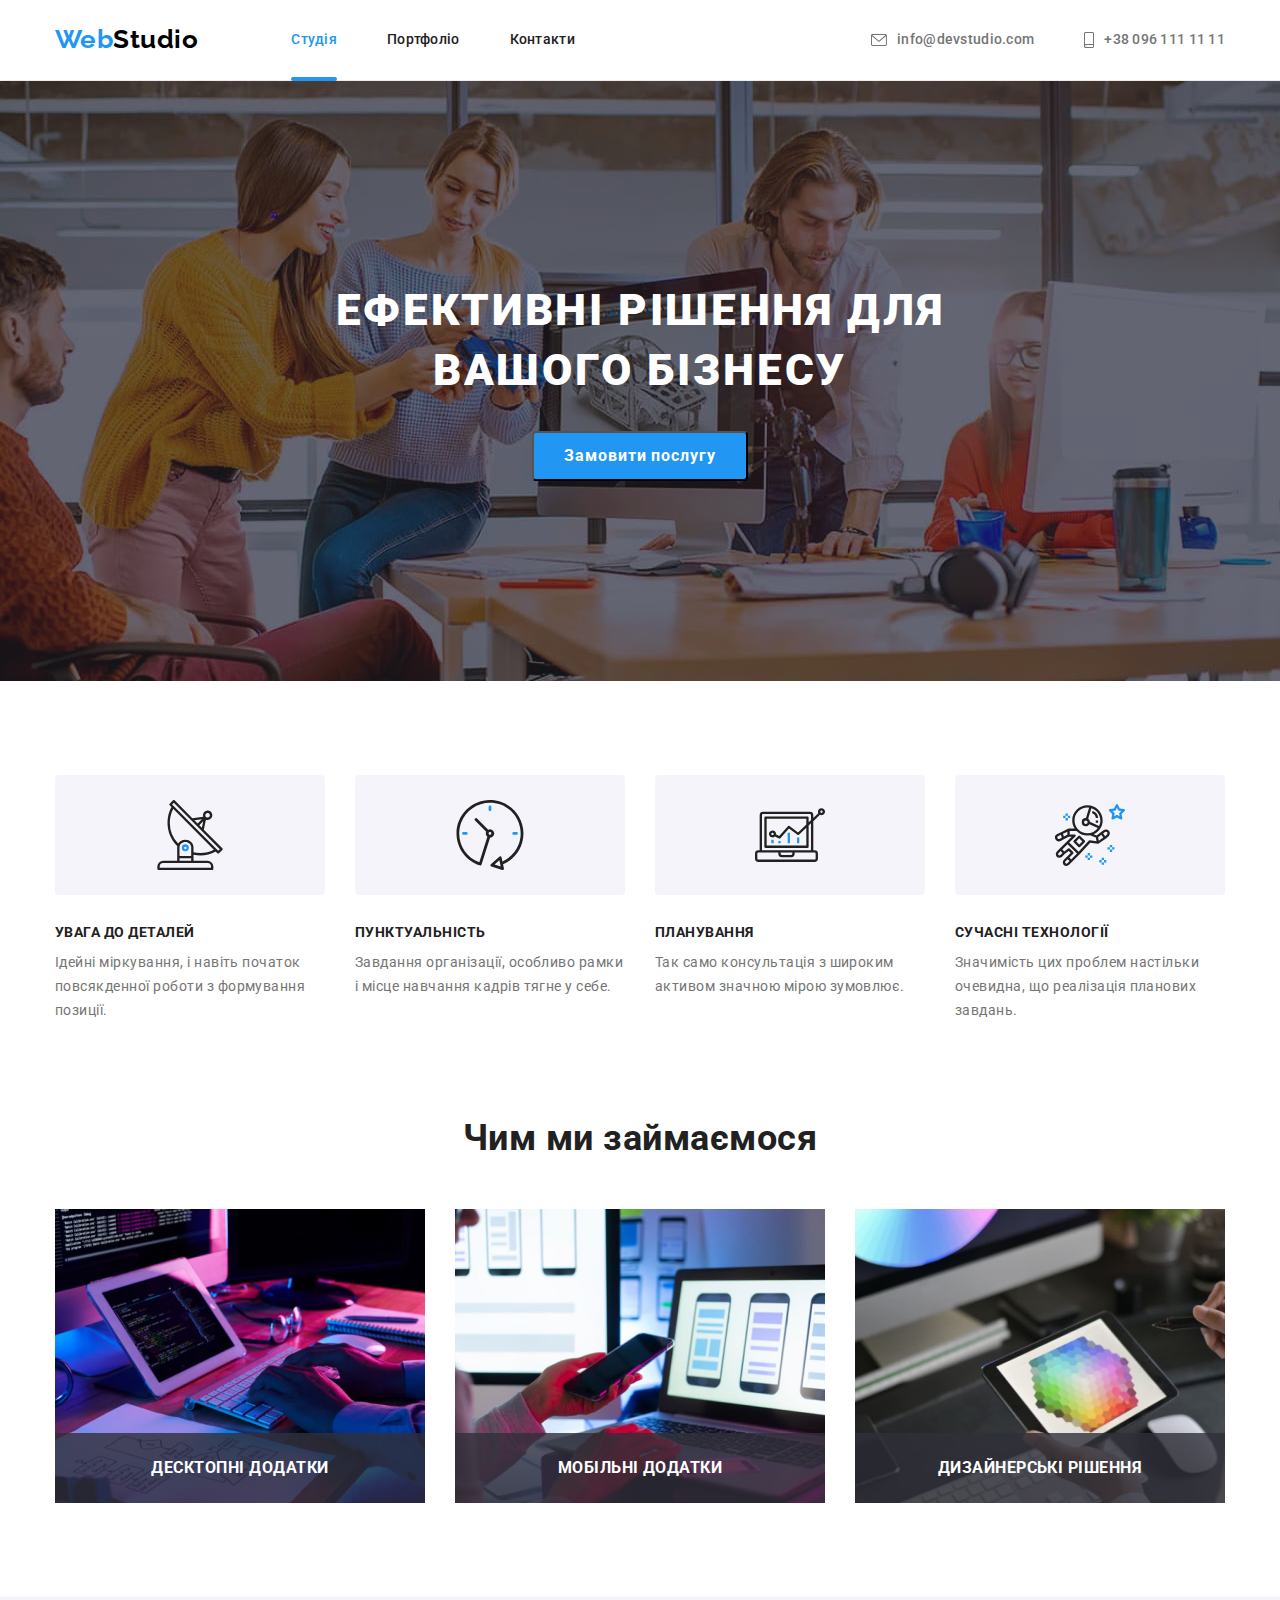
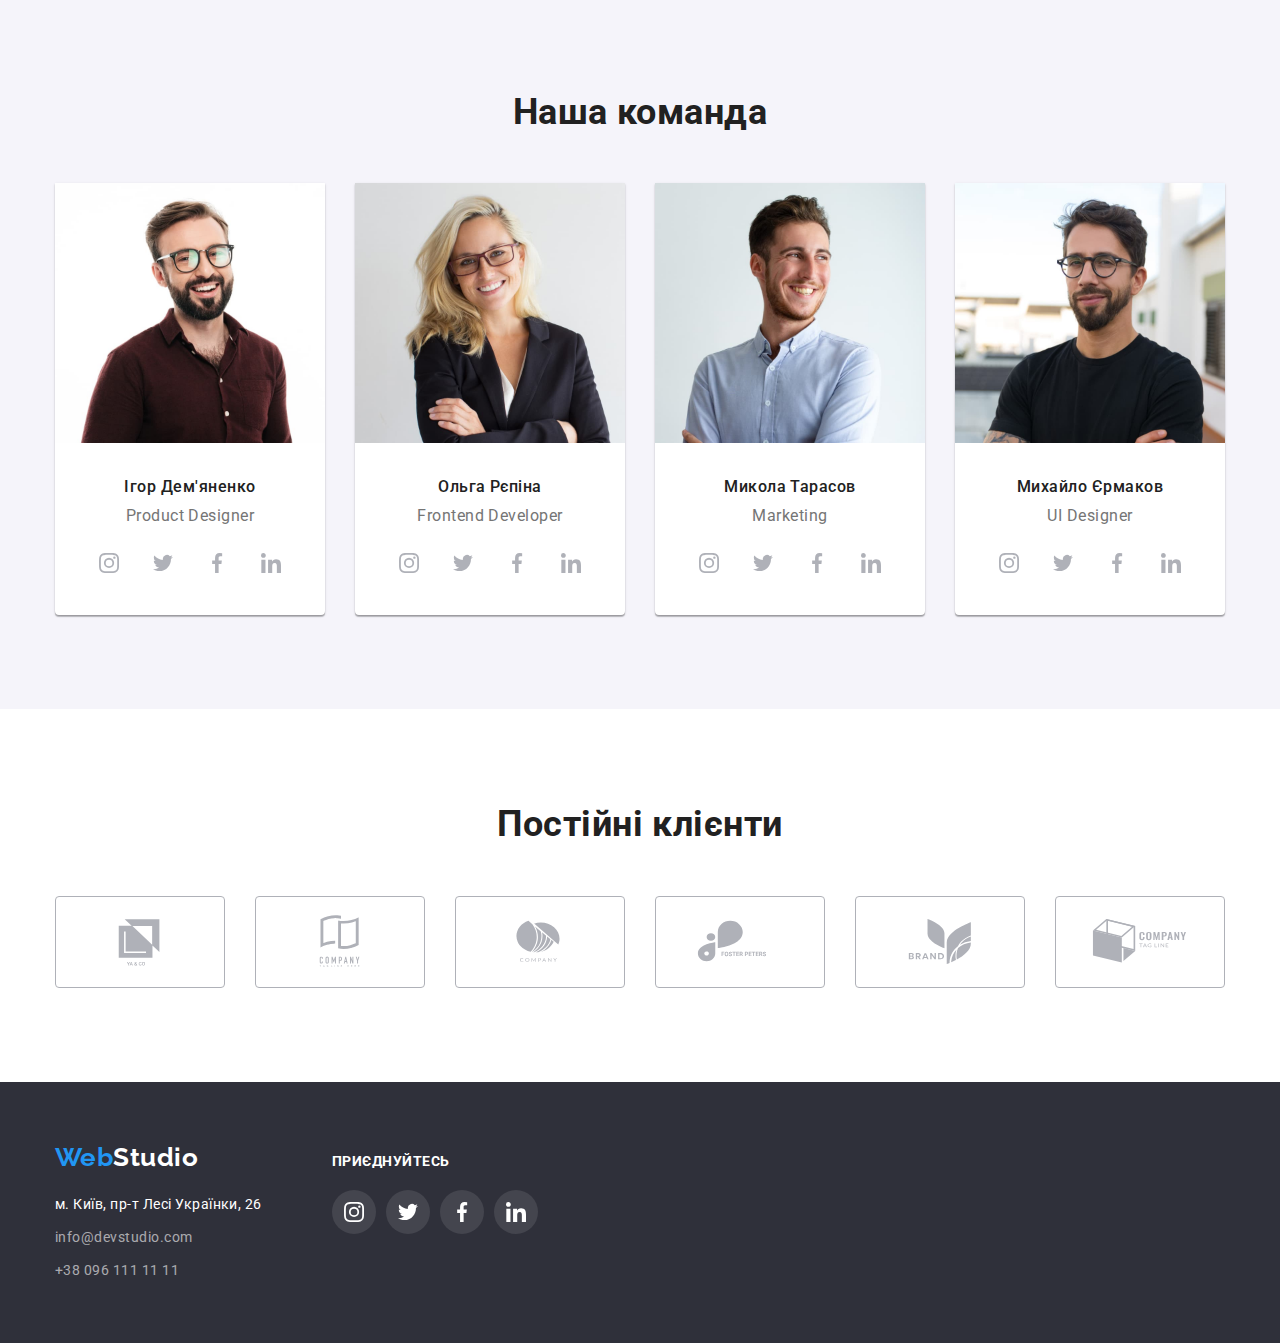
==== index.html @ 26190874 "Create modal.js, update index.html & styles.css" ====
<!DOCTYPE html>
<html lang="uk">
  <head>
    <meta charset="UTF-8" />
    <meta http-equiv="X-UA-Compatible" content="IE=edge" />
    <meta name="viewport" content="width=device-width, initial-scale=1.0" />
    <title>Студія</title>
    <link
      href="https://fonts.googleapis.com/css2?family=Raleway:wght@700&family=Roboto:wght@400;500;700;900&display=swap"
      rel="stylesheet"
    />
    <link
      rel="stylesheet"
      href="https://cdnjs.cloudflare.com/ajax/libs/modern-normalize/1.1.0/modern-normalize.css"
    />
    <link rel="stylesheet" href="./css/styles.css" />
  </head>
  <body>
    <!-- Header -->
    <header class="page-header">
      <div class="container">
        <!-- Site Navigation: -->

        <!-- Site Logo -->
        <a href="./index.html" class="logo"
          ><span class="accent">Web</span>Studio</a
        >
        <nav>
          <ul class="site-nav list">
            <!-- Link list -->
            <li class="item">
              <a href="./index.html" class="current-page link">Студія</a>
            </li>
            <li class="item">
              <a href="./portfolio.html" class="link">Портфоліо</a>
            </li>
            <li class="item">
              <a href="#" class="link">Контакти</a>
            </li>
          </ul>
        </nav>
        <!-- End Site Navigation -->
        <!-- Contacts: -->
        <ul class="contacts-nav list">
          <li class="item">
            <a href="mailto:info@devstudio.com" class="link">
              <svg class="mail-icon" width="16" height="12">
                <use href="./images/icons.svg#envelope"></use>
              </svg>
              info@devstudio.com
             </a>
          </li>
          <li class="item">
            <a href="tel:+380961111111" class="link">
              <svg class="tel-icon" width="10" height="16">
                <use href="./images/icons.svg#smartphone"></use>
              </svg>
              <span class="tel-number">+38 096 111 11 11</span>
            </a>
          </li>
        </ul>
        <!-- End Contacts -->
      </div>
    </header>
    <!-- End Header -->

    <!-- Main content: -->
    <main>
      <!-- HERO: -->
      <section class="hero">
         <div class="container">
          <h1 class="hero-title">Ефективні рішення для вашого бізнесу</h1>
          <button data-modal-open type="button" class="button">Замовити послугу</button>
         </div>
      </section>
      <!-- End HERO -->

      <!-- Features: -->
      <section class="section feature-section">
        <div class="container">
          <h2 class="section-title visually-hidden">Наші переваги</h2>
          <ul class="feature-list list">
            <li class="item">
              <div class="feature-container">
                <svg class="feature-icon" width="70" height="70">
                  <use href="./images/icons.svg#antenna"></use>
                </svg>
              </div>
              <h3 class="title">Увага до деталей</h3>
              <p class="feature-descr">
                Ідейні міркування, і навіть початок повсякденної роботи з
                формування позиції.
              </p>
            </li>
            <li class="item">
              <div class="feature-container">
                <svg class="feature-icon" width="70" height="70">
                  <use href="./images/icons.svg#clock"></use>
                </svg>
              </div>
              <h3 class="title">Пунктуальність</h3>
              <p class="feature-descr">
                Завдання організації, особливо рамки і місце навчання кадрів
                тягне у себе.
              </p>
            </li>
            <li class="item">
              <div class="feature-container">
                <svg class="feature-icon" width="70" height="70">
                  <use href="./images/icons.svg#diagram"></use>
                </svg>
              </div>
              <h3 class="title">Планування</h3>
              <p class="feature-descr">
                Так само консультація з широким активом значною мірою зумовлює.
              </p>
            </li>
            <li class="item">
              <div class="feature-container">
                <svg class="feature-icon" width="70" height="70">
                  <use href="./images/icons.svg#astronaut"></use>
                </svg>
              </div>
              <h3 class="title">Сучасні технології</h3>
              <p class="feature-descr">
                Значимість цих проблем настільки очевидна, що реалізація
                планових завдань.
              </p>
            </li>
          </ul>
        </div>
      </section>
      <!-- End Features -->

      <!-- Directions: -->
      <section class="section">
        <div class="container">
          <h2 class="section-title">Чим ми займаємося</h2>
          <ul class="direction-list list">
            <li class="item">
              <div class="thumb">
                    <img
                    src="./images/img1.jpg"
                    alt="Веб-розробка"
                    width="370"
                    height="294"
                  />
                  <div class="direction-overlay">
                  <h3>Десктопні додатки</h3>
                  </div>
              </div>
            </li>
            <li class="item">
              <div class="thumb">
                  <img
                  src="./images/img2.jpg"
                  alt="Мобільна розробка"
                  width="370"
                  height="294"
                  />
                  <div class="direction-overlay">
                   <h3>Мобільні додатки</h3>
                  </div>
              </div>
            </li>
            <li class="item">
             <div class="thumb">
              <img
              src="./images/img3.jpg"
              alt="Дизайн"
              width="370"
              height="294"
            />
            <div class="direction-overlay">
              <h3>Дизайнерські рішення</h3>
              </div>
             </div>
            </li>
          </ul>
        </div>
      </section>
      <!-- End Directions -->

      <!-- Team Members: -->
      <section class="team-section section">
        <div class="container">
          <h2 class="section-title">Наша команда</h2>
          <ul class="member-list list">
            <li class="member-card">
              <img
                src="./images/team-card1.jpg"
                alt="Учасник 1"
                width="270"
                height="260"
              />
              <div class="card-container">
                <h3 class="title">Ігор Дем'яненко</h3>
                <p class="card-descr" lang="en">Product Designer</p>
                <ul class="net-list list">
                  <li class="item">
                    <a href="#" class="net-link link">
                      <span class="visually-hidden">Посилання на Instagram</span>
                      <svg class="net-icon" width="20" height="20">
                        <use href="./images/icons.svg#instagram"></use>
                      </svg>
                    </a>
                  </li>
                  <li class="item">
                    <a href="#" class="net-link link">
                      <span class="visually-hidden">Посилання на Twitter</span>
                      <svg class="net-icon" width="20" height="20">
                        <use href="./images/icons.svg#twitter"></use>
                      </svg>
                    </a>
                  </li>
                  <li class="item">
                    <a href="#" class="net-link link">
                      <span class="visually-hidden">Посилання на Facebook</span>
                      <svg class="net-icon" width="20" height="20">
                        <use href="./images/icons.svg#facebook"></use>
                      </svg>
                    </a>
                  </li>
                  <li class="item">
                    <a href="#" class="net-link link">
                      <span class="visually-hidden">Посилання на LinkedIn</span>
                      <svg class="net-icon" width="20" height="20">
                        <use href="./images/icons.svg#linkedin"></use>
                      </svg>
                    </a>
                  </li>
                </ul>
              </div>
            </li>
            <li class="member-card">
              <img
                src="./images/team-card2.jpg"
                alt="Учасник 2"
                width="270"
                height="260"
              />
              <div class="card-container">
                <h3 class="title">Ольга Рєпіна</h3>
                <p class="card-descr" lang="en">Frontend Developer</p>
                <ul class="net-list list">
                  <li class="item">
                    <a href="#" class="net-link link">
                      <span class="visually-hidden">Посилання на Instagram</span>
                      <svg class="net-icon" width="20" height="20">
                        <use href="./images/icons.svg#instagram"></use>
                      </svg>
                    </a>
                  </li>
                  <li class="item">
                    <a href="#" class="net-link link">
                      <span class="visually-hidden">Посилання на Twitter</span>
                      <svg class="net-icon" width="20" height="20">
                        <use href="./images/icons.svg#twitter"></use>
                      </svg>
                    </a>
                  </li>
                  <li class="item">
                    <a href="#" class="net-link link">
                      <span class="visually-hidden">Посилання на Facebook</span>
                      <svg class="net-icon" width="20" height="20">
                        <use href="./images/icons.svg#facebook"></use>
                      </svg>
                    </a>
                  </li>
                  <li class="item">
                    <a href="#" class="net-link link">
                      <span class="visually-hidden">Посилання на LinkedIn</span>
                      <svg class="net-icon" width="20" height="20">
                        <use href="./images/icons.svg#linkedin"></use>
                      </svg>
                    </a>
                  </li>
                </ul>
              </div>
            </li>
            <li class="member-card">
              <img
                src="./images/team-card3.jpg"
                alt="Учасник 3"
                width="270"
                height="260"
              />
              <div class="card-container">
                <h3 class="title">Микола Тарасов</h3>
                <p class="card-descr" lang="en">Marketing</p>
                <ul class="net-list list">
                  <li class="item">
                    <a href="#" class="net-link link">
                      <span class="visually-hidden">Посилання на Instagram</span>
                      <svg class="net-icon" width="20" height="20">
                        <use href="./images/icons.svg#instagram"></use>
                      </svg>
                    </a>
                  </li>
                  <li class="item">
                    <a href="#" class="net-link link">
                      <span class="visually-hidden">Посилання на Twitter</span>
                      <svg class="net-icon" width="20" height="20">
                        <use href="./images/icons.svg#twitter"></use>
                      </svg>
                    </a>
                  </li>
                  <li class="item">
                    <a href="#" class="net-link link">
                      <span class="visually-hidden">Посилання на Facebook</span>
                      <svg class="net-icon" width="20" height="20">
                        <use href="./images/icons.svg#facebook"></use>
                      </svg>
                    </a>
                  </li>
                  <li class="item">
                    <a href="#" class="net-link link">
                      <span class="visually-hidden">Посилання на LinkedIn</span>
                      <svg class="net-icon" width="20" height="20">
                        <use href="./images/icons.svg#linkedin"></use>
                      </svg>
                    </a>
                  </li>
                </ul>
              </div>
            </li>
            <li class="member-card">
              <img
                src="./images/team-card4.jpg"
                alt="Учасник 4"
                width="270"
                height="260"
              />
              <div class="card-container">
                <h3 class="title">Михайло Єрмаков</h3>
                <p class="card-descr" lang="en">UI Designer</p>
                <ul class="net-list list">
                  <li class="item">
                    <a href="#" class="net-link link">
                      <span class="visually-hidden">Посилання на Instagram</span>
                      <svg class="net-icon" width="20" height="20">
                        <use href="./images/icons.svg#instagram"></use>
                      </svg>
                    </a>
                  </li>
                  <li class="item">
                    <a href="#" class="net-link link">
                      <span class="visually-hidden">Посилання на Twitter</span>
                      <svg class="net-icon" width="20" height="20">
                        <use href="./images/icons.svg#twitter"></use>
                      </svg>
                    </a>
                  </li>
                  <li class="item">
                    <a href="#" class="net-link link">
                      <span class="visually-hidden">Посилання на Facebook</span>
                      <svg class="net-icon" width="20" height="20">
                        <use href="./images/icons.svg#facebook"></use>
                      </svg>
                    </a>
                  </li>
                  <li class="item">
                    <a href="#" class="net-link link">
              <span class="visually-hidden">Посилання на LinkedIn</span>
                      <svg class="net-icon" width="20" height="20">
                        <use href="./images/icons.svg#linkedin"></use>
                      </svg>
                    </a>
                  </li>
                </ul>
              </div>
            </li>
          </ul>
        </div>
      </section>
      <!-- End Team Members -->

      <!-- Clients: -->
      <section class="section clients-section">
        <div class="container">
           <h2 class="section-title">Постійні клієнти</h2>
           <ul class="client-list list">
            <li class="item">
              <a href="#" class="client-link link">
                <span class="visually-hidden">Посилання на сторінку компанії</span>
                <svg class="client-icon" width="106" height="60">
                  <use href="./images/icons.svg#client1"></use>
                </svg>
              </a>
            </li>
            <li class="item">
              <a href="#" class="client-link link">
                <span class="visually-hidden">Посилання на сторінку компанії</span>
                <svg class="client-icon" width="106" height="60">
                  <use href="./images/icons.svg#client2"></use>
                </svg>
              </a>
            </li>
            <li class="item">
              <a href="#" class="client-link link">
                <span class="visually-hidden">Посилання на сторінку компанії</span>
                <svg class="client-icon" width="106" height="60">
                  <use href="./images/icons.svg#client3"></use>
                </svg>
              </a>
            </li>
            <li class="item">
              <a href="#" class="client-link link">
                <span class="visually-hidden">Посилання на сторінку компанії</span>
                <svg class="client-icon" width="106" height="60">
                  <use href="./images/icons.svg#client4"></use>
                </svg>
              </a>
            </li>
            <li class="item">
              <a href="#" class="client-link link">
                <span class="visually-hidden">Посилання на сторінку компанії</span>
                <svg class="client-icon" width="106" height="60">
                  <use href="./images/icons.svg#client5"></use>
                </svg>
              </a>
            </li>
            <li class="item">
              <a href="#" class="client-link link">
                <span class="visually-hidden">Посилання на сторінку компанії</span>
                <svg class="client-icon" width="106" height="60">
                  <use href="./images/icons.svg#client6"></use>
                </svg>
              </a>
            </li>
           </ul>
        </div>
      </section>
      <!-- End Clients -->

    </main>
    <!-- End Main Content -->

    <!-- Footer: -->
    <footer class="page-footer">
      <div class="container">

        <!-- Contacts: -->
        <div class="footer-container">
          <address>
            <!-- Site Logo -->
             <a href="./index.html" class="logo"><span class="accent">Web</span>Studio</a>
               <ul class="address-list list">
                 <li class="item">
                   <a
                     href="https://goo.gl/maps/x9aKFmAfyXgnvs488"
                     target="_blank"
                     rel="noopener noreferrer nofollow"
                     class="address-link"
                     >м. Київ, пр-т Лесі Українки, 26</a
                   >
                 </li>
                 <li class="item">
                   <a href="mailto:info@devstudio.com" class="link"
                     >info@devstudio.com</a
                   >
                 </li>
                 <li class="item">
                   <a href="tel:+380961111111" class="link">+38 096 111 11 11</a>
                 </li>
               </ul>
             </address>
             
             <div class="net-container">
               <p class="text">Приєднуйтесь</p>
               <ul class="net-list list">
                 <li class="item">
                   <a href="#" class="net-link link">
                     <span class="visually-hidden">Посилання на Instagram</span>
                     <svg class="net-icon" width="20" height="20">
                       <use href="./images/icons.svg#instagram"></use>
                     </svg>
                   </a>
                 </li>
                 <li class="item">
                   <a href="#" class="net-link link">
                     <span class="visually-hidden">Посилання на Twitter</span>
                     <svg class="net-icon" width="20" height="20">
                       <use href="./images/icons.svg#twitter"></use>
                     </svg>
                   </a>
                 </li>
                 <li class="item">
                   <a href="#" class="net-link link">
                     <span class="visually-hidden">Посилання на Facebook</span>
                     <svg class="net-icon" width="20" height="20">
                       <use href="./images/icons.svg#facebook"></use>
                     </svg>
                   </a>
                 </li>
                 <li class="item">
                   <a href="#" class="net-link link">
                      <span class="visually-hidden">Посилання на LinkedIn</span>
                     <svg class="net-icon" width="20" height="20">
                       <use href="./images/icons.svg#linkedin"></use>
                     </svg>
                   </a>
                 </li>
               </ul>
             </div>
        </div>
      <!-- End Contacts -->

      </div>
    </footer>
    <!-- End Footer -->

    <!-- Modal: -->
    <div data-modal class="backdrop is-hidden">
      <div class="modal">
        <button data-modal-close class="close-button" type="button">
          <svg class="close-icon" width="18" height="18">
            <use href="./images/icons.svg#close"></use>
          </svg>
        </button>
      </div>
    </div>


    <!-- End Modal -->
    <script href="./js/modal.js"></script>
  </body>
</html>
---- css/styles.css ----
/* Color Palette: */
:root {
  --primary-black-color: #000000;
  --primary-white-color: #ffffff;
  --primary-bg-color: #f5f5f5;
  --secondary-bg-color: #f5f4fa;
  --footer-bg-color: #2f303a;
  --primary-text-color: #757575;
  --title-text-color: #212121;
  --accent-color: #2196f3;
  --contacts-text-color: rgba(255, 255, 255, 0.6);
  --hero-overlay-color:  linear-gradient(rgba(47, 48, 58, 0.4), rgba(47, 48, 58, 0.4));
  --icon-gray-color: #AFB1B8;
}

body {
  background-color: var(--primary-white-color);
  color: var(--primary-text-color);

  font-family: "Roboto", sans-serif;
  letter-spacing: 0.03em;
}

h1, h2, h3, h4, h5, h6, p, ul {
  padding: 0;
  margin: 0;
}

.container {
  width: 1200px;
  margin: 0 auto;
  padding-left: 15px;
  padding-right: 15px;
  /* outline: 2px dashed tomato; */
}

/* Header styles: */
.page-header .container {
  display: flex;
  align-items: center;
}

.page-header {
  background-color: var(--primary-white-color);

  border-bottom: 1px solid #ECECEC;
}

/* Site-Nav styles: */
/* Logo: */
.logo {
  transition: color 250ms cubic-bezier(0.4, 0, 0.2, 1);

  color: var(--primary-black-color);

  font-family: "Raleway", sans-serif;
  font-weight: 700;
  font-size: 26px;
  line-height: 1.2;
}
.accent {
  color: var(--accent-color);
}

.list {
  list-style: none;
}

.link,
.address-link,
.logo {
  text-decoration: none;
}

.site-nav {
  display: flex;
  margin-left: 93px;
}

/* .site-nav .item {
  outline: 1px dashed teal;
} */

/* .site-nav .item:not(:last-child) {
  margin-right: 50px;
} */
.site-nav .item + .item {
  margin-left: 50px;
}

.site-nav .link {
  transition: color 250ms cubic-bezier(0.4, 0, 0.2, 1);

  color: var(--title-text-color);

  display: block;
  padding-top: 32px;
  padding-bottom: 32px;
}

/* Contacts styles: */
.contacts-nav {
  display: flex;
  margin-left: auto;
  align-items: center;
}

.mail-icon,
.tel-icon {
  fill: currentColor;
}

.contacts-nav .item + .item {
  margin-left: 50px;
}

.contacts-nav .link {
  transition: color 250ms cubic-bezier(0.4, 0, 0.2, 1);

  color: var(--primary-text-color);

  display: flex;
  gap: 10px;
  align-items: center;
  padding-top: 32px;
  padding-bottom: 32px;
}

.site-nav .link,
.contacts-nav .link {
    font-weight: 500;
  font-size: 14px;
  line-height: 1.14;
  letter-spacing: 0.02em;
}
/* transition: color 250ms cubic-bezier(0.4, 0, 0.2, 1); */

.logo:hover,
.logo:focus,
.site-nav .link:hover,
.site-nav .link:focus,
.contacts-nav .link:hover,
.contacts-nav .link:focus,
.page-footer .link:hover,
.page-footer .link:focus  {
  color: var(--accent-color);
}

.site-nav .current-page {
position: relative;
  
  color: var(--accent-color);
}

.current-page::after {
position: absolute;
left: 0;
bottom: -1px;

display: inline-block;
content: '';
width: 100%;
height: 4px;

background-color: var(--accent-color);
border-radius: 2px;
}


/* End Header styles */

/* Hero styles: */
.hero {
  margin-left: auto;
  margin-right: auto;
  padding-top: 200px;
  padding-bottom: 200px;

  max-width: 1600px;
  height: 600px;

  text-align: center;
  background-color: var(--footer-bg-color);
  background-image:
  var(--hero-overlay-color),
  url(../images/hero-overlay.jpg); 
  background-repeat: no-repeat;
  background-position: center;
}

.hero-title {
  width: 696px;
  margin-left: auto;
  margin-right: auto;
  margin-bottom: 30px;

  color: var(--primary-white-color);

  font-style: normal;
  font-weight: 900;
  font-size: 44px;
  line-height: 1.36;
  letter-spacing: 0.06em;
  text-transform: uppercase;
}

.hero .button {
  display: inline-block;
  align-items: center;
  border-radius: 4px;
  width: 216px;
  height: 50px;
  
  background-color: var(--accent-color);
  color: var(--primary-white-color);

  font-family: inherit;
  font-weight: 700;
  font-size: 16px;
  line-height: 1.88;
  letter-spacing: 0.06em;
  cursor: pointer;
}
/* End Hero styles */

/* Modal styles: */
.backdrop {
  position: fixed;
  top: 0;
  left: 0;

  width: 100%;
  height: 100%;
  opacity: 1;
  transition: opacity 250ms cubic-bezier(0.4, 0, 0.2, 1);
  background-color: rgba(0, 0, 0, 0.2);
}

.backdrop.is-hidden {
  visibility: hidden;
  opacity: 0;
  pointer-events: none;
}

.backdrop.is-hidden .modal {
  transform: translate(-50%, -50%) scale(0.9);
}

.modal {
  position: absolute;
  top: 50%;
  left: 50%;
  transform: translate(-50%, -50%) scale(1);
  transition: transform 250ms cubic-bezier(0.4, 0, 0.2, 1);
  
  width: 528px;
  height: 581px;

  background-color: var(--primary-white-color);
  box-shadow: 0px 1px 3px rgba(0, 0, 0, 0.12), 0px 1px 1px rgba(0, 0, 0, 0.14), 0px 2px 1px rgba(0, 0, 0, 0.2);
  border-radius: 4px;
}

.close-button {
position: absolute;
top: 8px;
right: 8px;

display: flex;
justify-content: center;
align-items: center;

width: 30px;
height: 30px;
background-color: inherit;
border: 1px solid rgba(0, 0, 0, 0.1);
border-radius: 50%;
cursor: pointer;
}
/* End Modal styles */


/* Features, Directions & Team Members styles: */
.section {
  padding-top: 94px;
  padding-bottom: 94px;
}

.section .section-title,
.team-section .section-title {
  color: var(--title-text-color);

  font-style: normal;
  font-weight: 700;
  font-size: 36px;
  line-height: 1.17;
  text-align: center;
}

/* Features styles: */
.feature-section {
  padding-bottom: 0;
}

.feature-list {
  display: flex;
}

/* .feature-list .item {
  outline: 1px dashed teal;
} */

.feature-list .item + .item {
  margin-left: 30px;
}

/* Hidden section title styles: */
.visually-hidden {
    position: absolute;
    white-space: nowrap;
    width: 1px;
    height: 1px;
    overflow: hidden;
    border: 0;
    padding: 0;
    clip: rect(0 0 0 0);
    clip-path: inset(50%);
    margin: -1px;
}
.feature-container {
 display: flex;
 justify-content: center;
 align-items: center;
 margin-bottom: 30px;

 width: 270px; 
 height: 120px;

 background-color: var(--secondary-bg-color);
 border-radius: 4px;
 /* outline: 1px dashed teal; */
}

.feature-list .title {
  color: var(--title-text-color);

  font-style: normal;
  font-weight: 700;
  font-size: 14px;
  line-height: 1.14;
  text-transform: uppercase;

  margin-bottom: 10px;
}

.feature-descr {
  font-size: 14px;
  line-height: 1.71;
}

/* Directions styles: */
.direction-list {
  display: flex;
}

/* .direction-list .item {
  outline: 1px dashed teal;
} */

.section .section-title {
  margin-bottom: 50px;
}

.direction-list .item + .item {
  margin-left: 30px;
}

.direction-list .thumb{
  position: relative;
  width: 370px;
  height: 294px;

  /* outline: 1px dashed red; */
}

/* .thumb img {
  display: block;
  width: 100%;
  height: 100%;

  object-fit: cover;
} */

.direction-overlay {
  position: absolute;
  bottom: 0;
  
  display: flex;
  justify-content: center;
  align-items: center;

  width: 100%;
  height: 70px;
  background-color: rgba(47, 48, 58, 0.8);
  color: var(--primary-white-color);
  font-style: normal;
  font-weight: 700;
  font-size: 14px;
  line-height: 1.14;
  text-transform: uppercase;

  /* outline: 1px dashed green; */
}


/* Team styles: */
.team-section {
  background-color: var(--secondary-bg-color);
}

.team-section .section-title {
  margin-bottom: 50px;
}

.member-list {
  display: flex;
}

/* .member-list .member-card {
  outline: 1px dashed teal;
} */

.member-list .member-card + .member-card {
  margin-left: 30px;
}

.team-section .member-card {
  background-color: var(--primary-white-color);
  box-shadow: 0px 1px 3px rgba(0, 0, 0, 0.12), 0px 1px 1px rgba(0, 0, 0, 0.14), 0px 2px 1px rgba(0, 0, 0, 0.2);
  border-radius: 0px 0px 4px 4px;
}

.member-card .card-container {
padding-top: 30px;
padding-bottom: 30px;
}

.member-card .title {
  margin-bottom: 10px;

  color: var(--title-text-color);

  font-style: normal;
  font-weight: 500;
}

.member-card .title,
.member-card .card-descr {
    font-size: 16px;
    line-height: 1.19;
    text-align: center;
}

.member-card .card-descr {
  margin-bottom: 16px;
}

.member-card .net-list {
  display: flex;
  justify-content: center;
  gap: 10px;
  
}

.member-card .net-link {
  display: flex;
  justify-content: center;
  align-items: center;
  transition: background-color 250ms cubic-bezier(0.4, 0, 0.2, 1);
  background-color: var(--primary-white-color);
  width: 44px;
  height: 44px;
  border-radius: 50%;

  /* outline: 1px dashed teal; */
}

.member-card .net-icon {
 transition: fill 250ms cubic-bezier(0.4, 0, 0.2, 1);
 fill: var(--icon-gray-color);
}
/* End Features, Directions & Team Members styles */

/* Clients styles: */
.client-list {
  display: flex;
  align-items: center;
  gap: 30px;
}

.client-link {
  display: flex;
  justify-content: center;
  align-items: center;

  width: 170px;
  height: 92px;
  border: 1px solid var(--icon-gray-color);
  border-radius: 4px;
  transition: border-color 250ms cubic-bezier(0.4, 0, 0.2, 1);
}

.client-icon {
  transition: fill 250ms cubic-bezier(0.4, 0, 0.2, 1);
  fill: var(--icon-gray-color);
  /* outline: 1px dashed teal; */
}

.client-link:hover,
.client-link:focus {
  border-color: var(--accent-color);
}

.client-link:hover .client-icon,
.client-link:focus .client-icon {
  fill: var(--accent-color);
}
/* End Clients styles */

/* Footer styles: */
.page-footer {
  padding-top: 60px;
  padding-bottom: 60px;

  background-color: var(--footer-bg-color);
}

.footer-container {
display: flex;
align-items: baseline;

  /* outline: 1px dashed teal; */
}

.page-footer .logo {
  display: inline-block;
  margin-bottom: 20px;

  color: var(--primary-white-color);
  font-style: normal;
}

.page-footer .link {
  /* outline: 1px dotted teal; */
 display: inline-block;

  transition: color 250ms cubic-bezier(0.4, 0, 0.2, 1);
  color: var(--contacts-text-color);

  font-style: normal;
  font-size: 14px;
  line-height: 1.71;
}

.address-list .item + .item {
  margin-top: 9px;
}

.page-footer .address-link {
  display: inline-block;

  color: var(--primary-white-color);

  font-style: normal;
  font-size: 14px;
  line-height: 1.71;
}

.net-container{
  display: inline-block;
  margin-left: 70px;

  width: 206px;
height: 80px;
  /* outline: 1px dashed tomato; */
}

.net-container .text {
  margin-bottom: 20px;

  width: 116px;
  font-weight: 700;
  font-size: 14px;
 line-height: 1.14;
  text-transform: uppercase;
color: var(--primary-white-color);
}

.page-footer .net-list {
  display: flex;
  gap: 10px;
}

.page-footer .net-link {
  display: flex;
  justify-content: center;
  align-items: center;
  background-color:rgba(255, 255, 255, 0.1);
  width: 44px;
  height: 44px;
  border-radius: 50%;

  transition: background-color 250ms cubic-bezier(0.4, 0, 0.2, 1);

  /* outline: 1px dashed teal; */
}

.page-footer .net-icon {
 fill: var(--primary-white-color);
}

.net-link:hover,
.net-link:focus {
  background-color: var(--accent-color);
}

.net-link:hover .net-icon,
.net-link:focus .net-icon {
fill: var(--primary-white-color);
}
/* End Footer styles */

/* Portfolio styles: */
/* Filter styles: */
.projects-section {
  padding-top: 94px;
  padding-bottom: 94px;
}

.filter {
  display: flex;
  justify-content: center;
  align-items: flex-start;

  margin-bottom: 50px;
}

/* .filter .item {
  outline: 1px dotted teal;
} */

.filter .item + .item {
  margin-left: 8px;
}

.filter .button {
  padding: 6px 22px;
  border: none;
  border-radius: 4px;

  background-color: var(--secondary-bg-color);
  cursor: pointer;

  font-family: inherit;
  font-weight: 500;
  font-size: 16px;
  line-height: 1.62;
  text-align: center;
  letter-spacing: inherit;

  transition: background-color 250ms cubic-bezier(0.4, 0, 0.2, 1),
  color 250ms cubic-bezier(0.4, 0, 0.2, 1),
  box-shadow 250ms cubic-bezier(0.4, 0, 0.2, 1);
}

.filter .button:hover,
.filter .button:focus {
  background-color: var(--accent-color);
  color: var(--primary-white-color);
  box-shadow: 0px 3px 1px rgba(0, 0, 0, 0.1), 0px 1px 2px rgba(0, 0, 0, 0.08), 0px 2px 2px rgba(0, 0, 0, 0.12);
}

/* Grid styles */
.project-list {
  display: flex;
  flex-wrap: wrap;
}

.project-card {
  /* outline: 1px dotted teal; */

  width: calc((100% - 60px) / 3);
  margin-right: 30px;
  margin-bottom: 30px;
  border: 1px solid #EEEEEE;

  transition: box-shadow 250ms cubic-bezier(0.4, 0, 0.2, 1);
}

.project-card .card-image {
  width: 100%;
}

.project-card:hover {
  box-shadow: 0px 1px 1px rgba(0, 0, 0, 0.12), 0px 4px 4px rgba(0, 0, 0, 0.06), 1px 4px 6px rgba(0, 0, 0, 0.16);
}
 
.project-list .project-card:nth-child(3n) {
  margin-right: 0;
}

.project-card:nth-last-child(-n+3) {
  margin-bottom: 0;
}

.projects-section > .title {
  color: var(--title-text-color);
}

.project-card .title {
margin-bottom: 4px;
  color: var(--title-text-color);

  font-style: normal;
  font-weight: 700;
  font-size: 18px;
  line-height: 2.0;
  letter-spacing: 0.06em;
}

.project-card .card-descr {
  color: var(--primary-text-color);

  font-size: 16px;
  line-height: 1.88;
}
.project-card .card-container {
padding: 20px 24px;
}

.project-card .thumb {
  position: relative;
  overflow: hidden;
}

.project-overlay {
  position: absolute;
  bottom: 0;
  left: 0;

  transform: translateY(100%);
  transition: transform 250ms cubic-bezier(0.4, 0, 0.2, 1);

  padding: 63px 24px;
  width: 100%;
  height: 100%;
  
  font-size: 18px;
  line-height: 1.56;
  color: var(--primary-white-color);
  background-color: var(--accent-color);

  /* outline: 1px dashed tomato; */
}

.project-card:hover .project-overlay{

  transform: translateY(0);
}

/* End Portfolio styles */
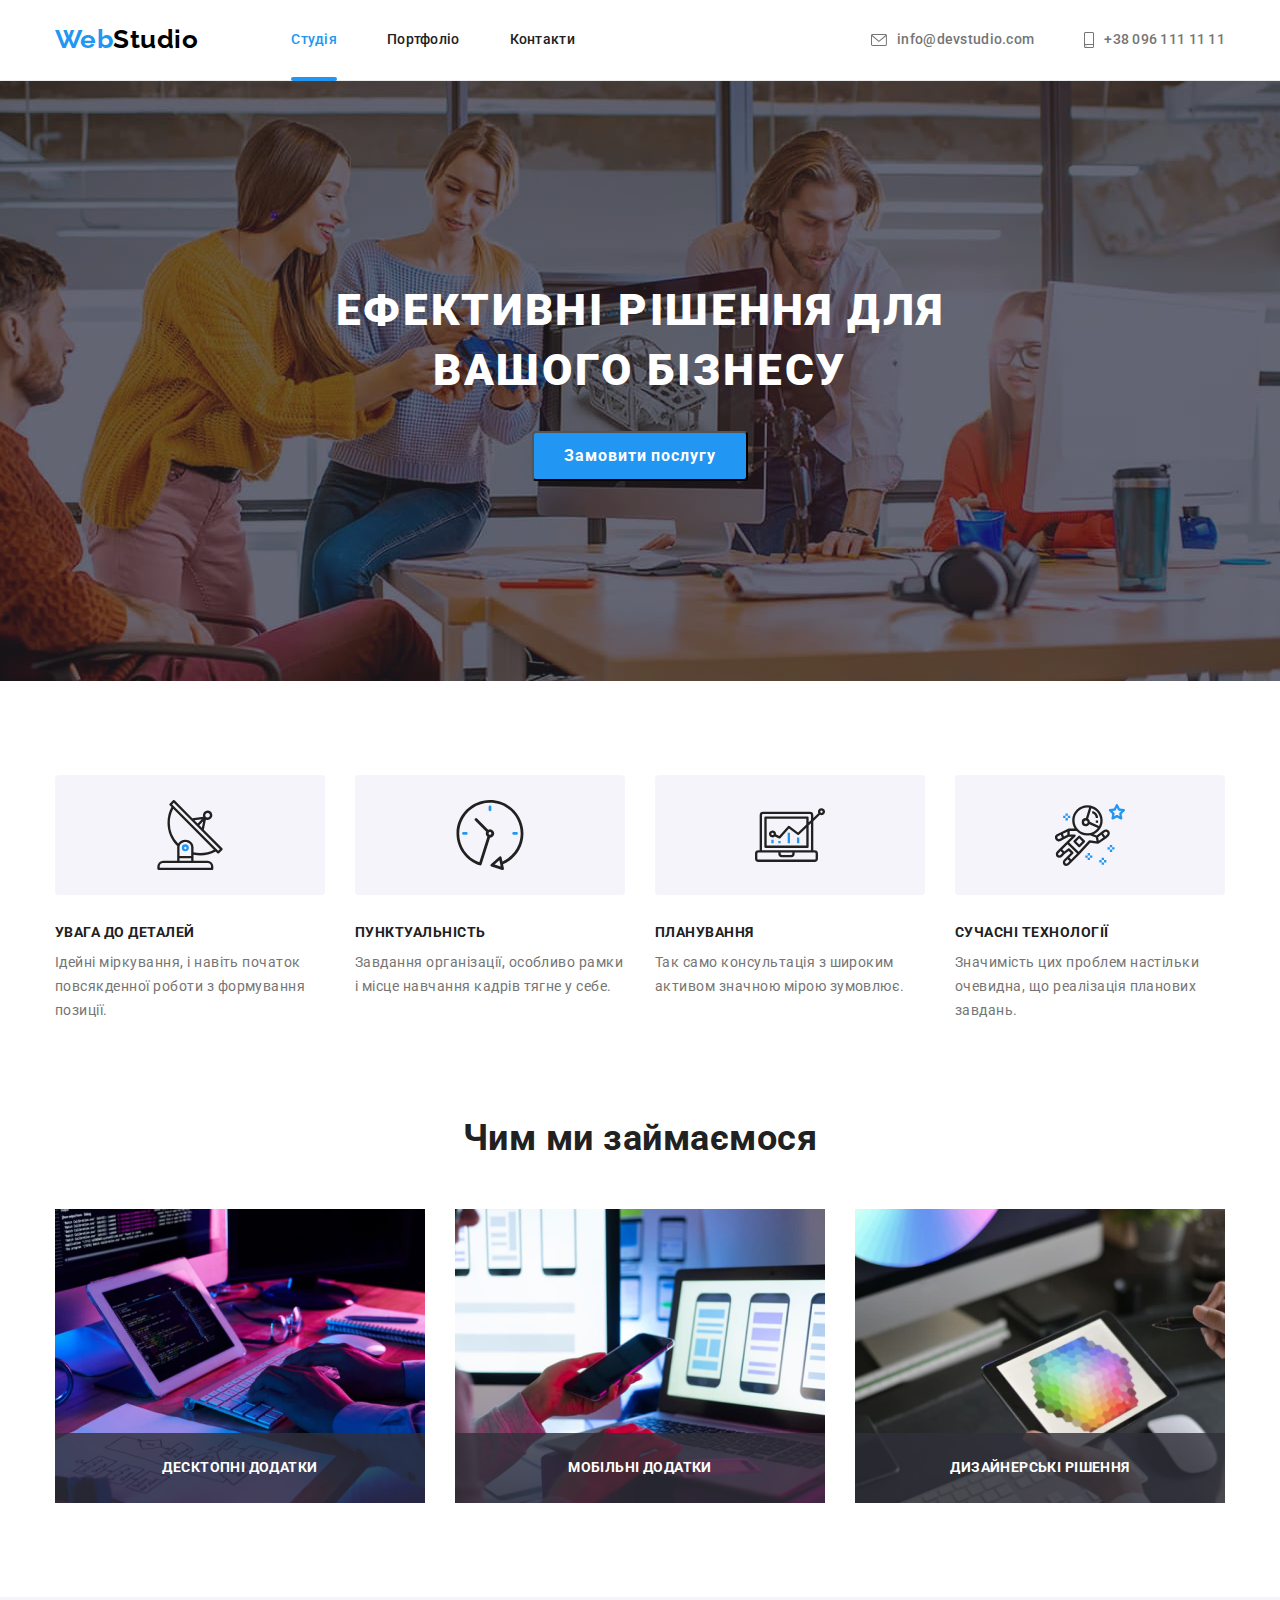
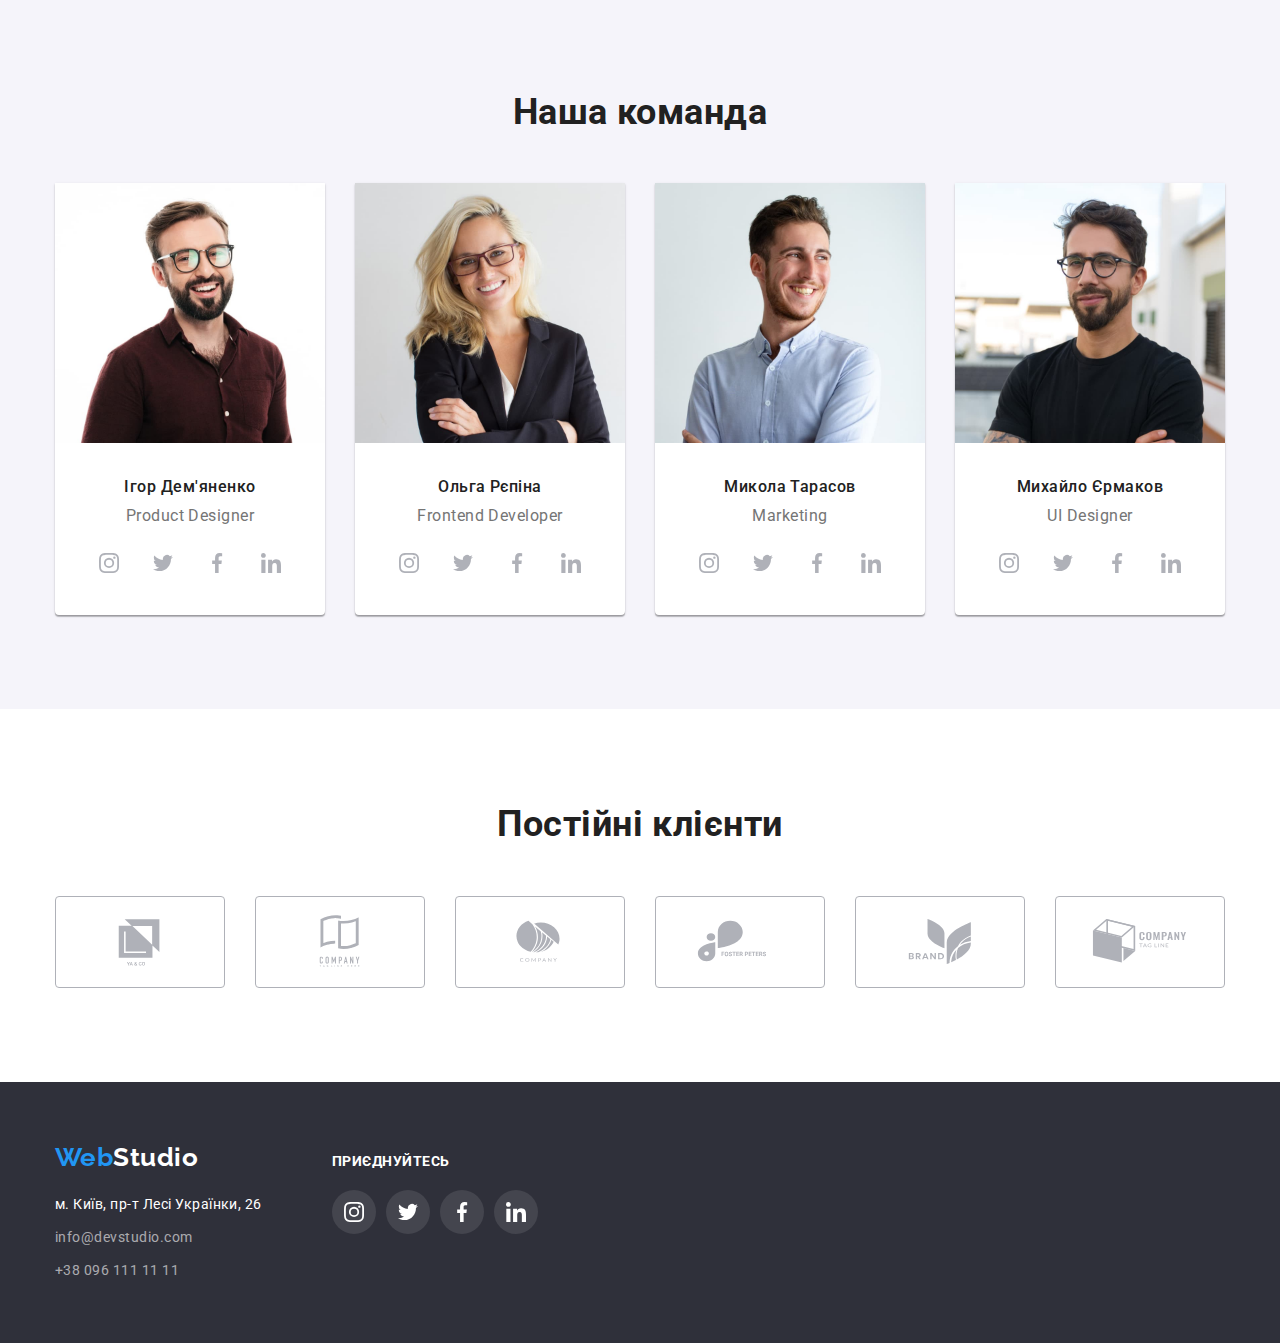
==== commit 34d85a54: "Update styles for .direction-title" ====
--- a/index.html
+++ b/index.html
@@ -146,7 +146,7 @@
                     height="294"
                   />
                   <div class="direction-overlay">
-                  <h3>Десктопні додатки</h3>
+                  <h3 class="direction-title">Десктопні додатки</h3>
                   </div>
               </div>
             </li>
@@ -159,7 +159,7 @@
                   height="294"
                   />
                   <div class="direction-overlay">
-                   <h3>Мобільні додатки</h3>
+                   <h3 class="direction-title">Мобільні додатки</h3>
                   </div>
               </div>
             </li>
@@ -172,7 +172,7 @@
               height="294"
             />
             <div class="direction-overlay">
-              <h3>Дизайнерські рішення</h3>
+              <h3 class="direction-title">Дизайнерські рішення</h3>
               </div>
              </div>
             </li>
@@ -523,6 +523,6 @@
 
 
     <!-- End Modal -->
-    <script href="./js/modal.js"></script>
+<script src="./js/modal.js"></script>
   </body>
 </html>
--- a/css/styles.css
+++ b/css/styles.css
@@ -228,11 +228,14 @@
   position: fixed;
   top: 0;
   left: 0;
+  visibility: visible;
+  opacity: 1;
 
   width: 100%;
   height: 100%;
-  opacity: 1;
-  transition: opacity 250ms cubic-bezier(0.4, 0, 0.2, 1);
+  
+  transition: opacity 250ms cubic-bezier(0.4, 0, 0.2, 1),
+  visibility 250ms cubic-bezier(0.4, 0, 0.2, 1);
   background-color: rgba(0, 0, 0, 0.2);
 }
 
@@ -402,14 +405,18 @@
   width: 100%;
   height: 70px;
   background-color: rgba(47, 48, 58, 0.8);
+
+  /* outline: 1px dashed green; */
+}
+
+.direction-title {
   color: var(--primary-white-color);
   font-style: normal;
   font-weight: 700;
   font-size: 14px;
   line-height: 1.14;
   text-transform: uppercase;
-
-  /* outline: 1px dashed green; */
+  letter-spacing: 0.03em;
 }
 
 
